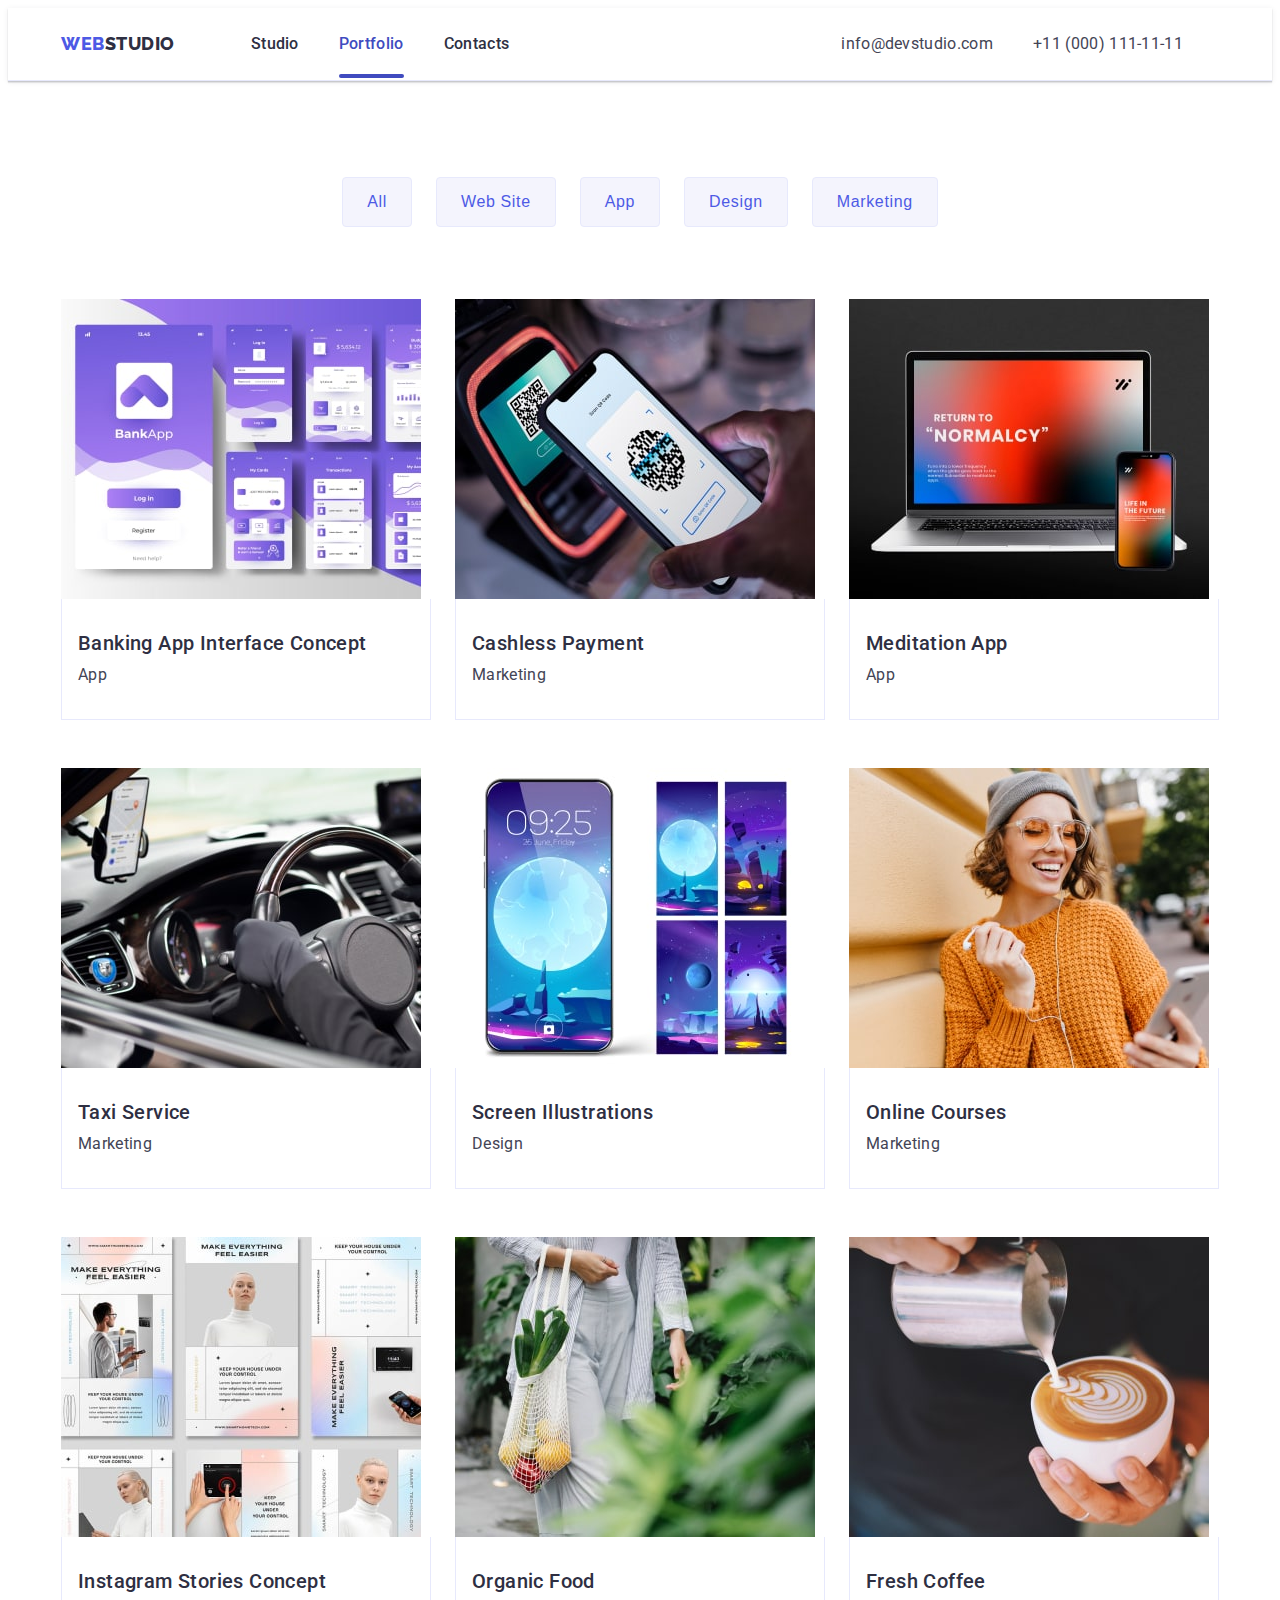
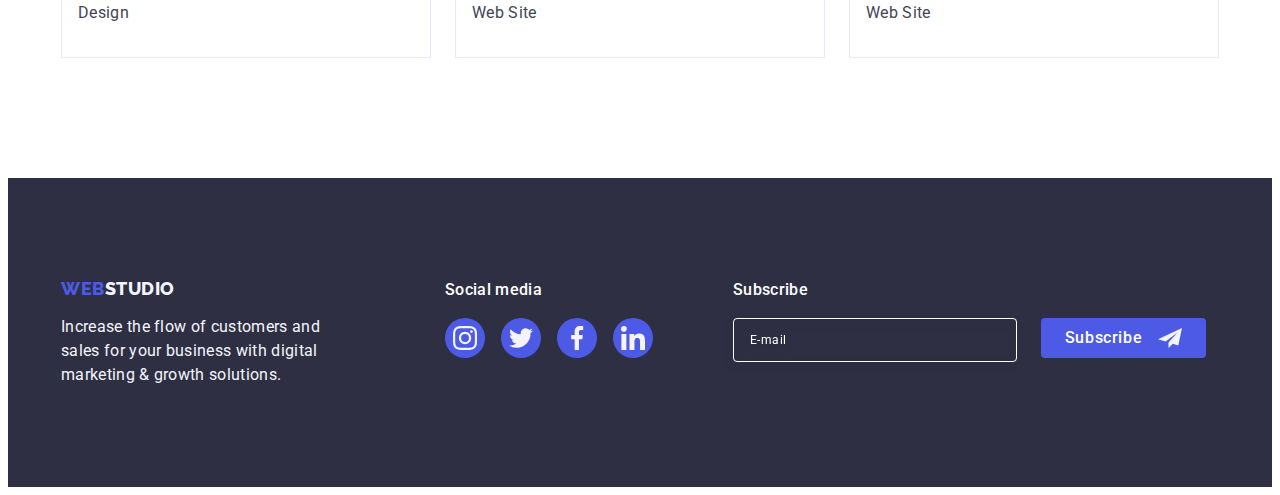
==== portfolio.html @ 48d20a53 "update style.css" ====
<!DOCTYPE html>
<html lang="en">
  <head>
    <meta charset="utf-8" />
    <meta
      name="description"
      content="site of a studio that develops site designs"
    />
    <title>Портфоліо</title>
    <link
      rel="stylesheet"
      href="https://cdnjs.cloudflare.com/ajax/libs/modern-normalize/2.0.0/modern-normalize.min.css"
      integrity="sha512-4xo8blKMVCiXpTaLzQSLSw3KFOVPWhm/TRtuPVc4WG6kUgjH6J03IBuG7JZPkcWMxJ5huwaBpOpnwYElP/m6wg=="
      crossorigin="anonymous"
      referrerpolicy="no-referrer"
    />
    <link rel="preconnect" href="https://fonts.googleapis.com" />
    <link rel="preconnect" href="https://fonts.gstatic.com" crossorigin />
    <link
      href="https://fonts.googleapis.com/css2?family=Raleway:ital,wght@0,400;0,900;1,600;1,800;1,900&family=Roboto:wght@400;500;700&display=swap"
      rel="stylesheet"
    />
    <link rel="stylesheet" href="./css/style.css" />
  </head>
  <body>
    <header class="header">
      <div class="hero-container container">
        <nav class="header-navigation">
          <a href="./index.html" class="header-logo link"
            >Web<span class="header-logo-two">Studio </span></a
          >
          <ul class="header-menu-list list">
            <li class="header-menu-item">
              <a class="header-menu-link link" href="./index.html">Studio</a>
            </li>
            <li class="header-menu-item">
              <a class="header-menu-link link current" href="./portfolio.html"
                >Portfolio</a
              >
            </li>
            <li class="header-menu-item">
              <a class="header-menu-link link" href="">Contacts</a>
            </li>
          </ul>
        </nav>

        <address class="menu-address">
          <ul class="menu-address-list list">
            <li class="menu-address-item">
              <a
                class="menu-address-link link"
                href="mailto:info@devstudio.com"
              >
                info@devstudio.com
              </a>
            </li>
            <li class="menu-address-item">
              <a class="menu-address-link link" href="tel:+110001111111"
                >+11 (000) 111-11-11</a
              >
            </li>
          </ul>
        </address>
      </div>
    </header>

    <main>
      <section class="projects">
        <div class="projects-container container">
          <h1 class="visually-hidden">Lorem ipsum</h1>
          <ul class="projects-menu-list list">
            <li class="projects-menu-item">
              <button class="projects-btn" type="button">All</button>
            </li>
            <li class="projects-menu-item">
              <button class="projects-btn" type="button">Web Site</button>
            </li>
            <li class="projects-menu-item">
              <button class="projects-btn" type="button">App</button>
            </li>
            <li class="projects-menu-item">
              <button class="projects-btn" type="button">Design</button>
            </li>
            <li class="projects-menu-item">
              <button class="projects-btn" type="button">Marketing</button>
            </li>
          </ul>
          <ul class="projects-block-list list">
            <li class="projects-block-item">
              <a href="" class="projects-block-link link">
                <div class="projects-overlay-box">
                  <img src="./images/portf1.jpg" alt="bank app design" />
                  <p class="overlay-box-text">
                    14 Stylish and User-Friendly App Design Concepts · Task
                    Manager App · Calorie Tracker App · Exotic Fruit Ecommerce
                    App · Cloud Storage App
                  </p>
                </div>
                <div class="project-block-container">
                  <h2 class="projects-block-title">
                    Banking App Interface Concept
                  </h2>
                  <p class="projects-block-text">App</p>
                </div>
              </a>
            </li>
            <li class="projects-block-item">
              <a href="" class="projects-block-link link">
                <div class="projects-overlay-box">
                  <img src="./images/portf2.jpg" alt="bank app design" />
                  <p class="overlay-box-text">
                    14 Stylish and User-Friendly App Design Concepts · Task
                    Manager App · Calorie Tracker App · Exotic Fruit Ecommerce
                    App · Cloud Storage App
                  </p>
                </div>
                <div class="project-block-container">
                  <h2 class="projects-block-title">Cashless Payment</h2>
                  <p class="projects-block-text">Marketing</p>
                </div>
              </a>
            </li>
            <li class="projects-block-item">
              <a href="" class="projects-block-link link">
                <div class="projects-overlay-box">
                  <img src="./images/portf3.jpg" alt="bank app design" />
                  <p class="overlay-box-text">
                    14 Stylish and User-Friendly App Design Concepts · Task
                    Manager App · Calorie Tracker App · Exotic Fruit Ecommerce
                    App · Cloud Storage App
                  </p>
                </div>
                <div class="project-block-container">
                  <h2 class="projects-block-title">Meditation App</h2>
                  <p class="projects-block-text">App</p>
                </div>
              </a>
            </li>
            <li class="projects-block-item">
              <a href="" class="projects-block-link link">
                <div class="projects-overlay-box">
                  <img src="./images/portf4.jpg" alt="bank app design" />
                  <p class="overlay-box-text">
                    14 Stylish and User-Friendly App Design Concepts · Task
                    Manager App · Calorie Tracker App · Exotic Fruit Ecommerce
                    App · Cloud Storage App
                  </p>
                </div>
                <div class="project-block-container">
                  <h2 class="projects-block-title">Taxi Service</h2>
                  <p class="projects-block-text">Marketing</p>
                </div>
              </a>
            </li>
            <li class="projects-block-item">
              <a href="" class="projects-block-link link">
                <div class="projects-overlay-box">
                  <img src="./images/portf5.jpg" alt="bank app design" />
                  <p class="overlay-box-text">
                    14 Stylish and User-Friendly App Design Concepts · Task
                    Manager App · Calorie Tracker App · Exotic Fruit Ecommerce
                    App · Cloud Storage App
                  </p>
                </div>
                <div class="project-block-container">
                  <h2 class="projects-block-title">Screen Illustrations</h2>
                  <p class="projects-block-text">Design</p>
                </div>
              </a>
            </li>
            <li class="projects-block-item">
              <a href="" class="projects-block-link link">
                <div class="projects-overlay-box">
                  <img src="./images/portf6.jpg" alt="bank app design" />
                  <p class="overlay-box-text">
                    14 Stylish and User-Friendly App Design Concepts · Task
                    Manager App · Calorie Tracker App · Exotic Fruit Ecommerce
                    App · Cloud Storage App
                  </p>
                </div>
                <div class="project-block-container">
                  <h2 class="projects-block-title">Online Courses</h2>
                  <p class="projects-block-text">Marketing</p>
                </div>
              </a>
            </li>
            <li class="projects-block-item">
              <a href="" class="projects-block-link link">
                <div class="projects-overlay-box">
                  <img src="./images/portf7.jpg" alt="bank app design" />
                  <p class="overlay-box-text">
                    14 Stylish and User-Friendly App Design Concepts · Task
                    Manager App · Calorie Tracker App · Exotic Fruit Ecommerce
                    App · Cloud Storage App
                  </p>
                </div>
                <div class="project-block-container">
                  <h2 class="projects-block-title">
                    Instagram Stories Concept
                  </h2>
                  <p class="projects-block-text">Design</p>
                </div>
              </a>
            </li>
            <li class="projects-block-item">
              <a href="" class="projects-block-link link">
                <div class="projects-overlay-box">
                  <img src="./images/portf8.jpg" alt="bank app design" />
                  <p class="overlay-box-text">
                    14 Stylish and User-Friendly App Design Concepts · Task
                    Manager App · Calorie Tracker App · Exotic Fruit Ecommerce
                    App · Cloud Storage App
                  </p>
                </div>
                <div class="project-block-container">
                  <h2 class="projects-block-title">Organic Food</h2>
                  <p class="projects-block-text">Web Site</p>
                </div>
              </a>
            </li>
            <li class="projects-block-item">
              <a href="" class="projects-block-link link">
                <div class="projects-overlay-box">
                  <img src="./images/portf9.jpg" alt="bank app design" />
                  <p class="overlay-box-text">
                    14 Stylish and User-Friendly App Design Concepts · Task
                    Manager App · Calorie Tracker App · Exotic Fruit Ecommerce
                    App · Cloud Storage App
                  </p>
                </div>
                <div class="project-block-container">
                  <h2 class="projects-block-title">Fresh Coffee</h2>
                  <p class="projects-block-text">Web Site</p>
                </div>
              </a>
            </li>
          </ul>
        </div>
      </section>
    </main>
    <!--Footer-->
    <footer class="footer">
      <div class="footer-container container">
        <div class="footer-logo-container">
          <a href="./index.html" class="footer-logo link"
            >Web<span class="footer-logo-two">Studio </span></a
          >
          <p class="footer-text">
            Increase the flow of customers and sales for your business with
            digital marketing & growth solutions.
          </p>
        </div>
        <div class="footer-socialmedia-container">
          <p class="footer-socialmedia-text">Social media</p>
          <ul class="footer-socialmedia-list list">
            <li class="footer-socialmedia-item">
              <a
                href="https://www.instagram.com/"
                class="footer-socialmedia-link link"
              >
                <svg class="footer-icons" width="24" height="24">
                  <use href="./images/icons.svg#icon-instagram"></use>
                </svg>
              </a>
            </li>
            <li class="footer-socialmedia-item">
              <a
                href="https://twitter.com/"
                class="footer-socialmedia-link link"
              >
                <svg class="footer-icons" width="24" height="24">
                  <use href="./images/icons.svg#icon-twitter"></use>
                </svg>
              </a>
            </li>
            <li class="footer-socialmedia-item">
              <a
                href="https://www.facebook.com/"
                class="footer-socialmedia-link link"
              >
                <svg class="footer-icons" width="24" height="24">
                  <use href="./images/icons.svg#icon-facebook"></use>
                </svg>
              </a>
            </li>
            <li class="footer-socialmedia-item">
              <a
                href="https://www.linkedin.com/"
                class="footer-socialmedia-link link"
              >
                <svg class="footer-icons" width="24" height="24">
                  <use href="./images/icons.svg#icon-linkedin"></use>
                </svg>
              </a>
            </li>
          </ul>
        </div>
        <!---Footer form-->
        <div class="footer-subscribe-container">
          <p class="footer-subscribe-text">Subscribe</p>
          <form class="form-footer">
            <label class="form-label">
              <input
                class="form-footer-input"
                type="email"
                name="email"
                placeholder="E-mail"
              />
            </label>
            <button type="submit" class="footer-subscribe-btn">
              Subscribe
              <svg class="icon-frame" width="24" height="24">
                <use href="./images/icons.svg#icon-frame"></use>
              </svg>
            </button>
          </form>
        </div>
      </div>
    </footer>
  </body>
</html>
---- css/style.css ----
:root {
  --iris-color: #4d5ae5;
  --ocean-color: #404bbf;
  --navyblue-color: #2e2f42;
  --green-color: #31d0aa;
  --slate-color: #434455;
  --light-slate-color: #8e8f99;
  --cornflower-color: #e7e9fc;
  --cloud-color: #f4f4fd;
  --white-color: #ffffff;
  --dairy-color: #fcfcfc;
}
body {
  font-family: "Roboto", sans-serif;
  background-color: #fff;
  color: var(--navyblue-color);
}

.h1,
h2,
h3,
p {
  margin: 0;
}
ul {
  margin: 0;
  padding-left: 0;
}

.link {
  text-decoration: none;
}

.list {
  list-style-type: none;
}
img {
  display: block;
}
.visually-hidden {
  position: absolute;
  width: 1px;
  height: 1px;
  margin: -1px;
  border: 0;
  padding: 0;

  white-space: nowrap;
  clip-path: inset(100%);
  clip: rect(0 0 0 0);
  overflow: hidden;
}
.container {
  min-width: 320px;
  align-items: center;
  margin: 0 auto;
  padding: 0 16px;
}
@media screen and (min-width: 428px) {
  .container {
    width: 428px;
  }
  }
  @media screen and (min-width: 768px) {
  .container {
    width: 768px;
  }
  }
  @media screen and (min-width: 1158px) {
  .container {
    width: 1158px;
  }
  }

/**------------Header------------**/
.header {
  padding: 0 0;
  border-bottom: 1px solid var(--cornflower, #e7e9fc);
  box-shadow: 0px 1px 6px 0px rgba(46, 47, 66, 0.08),
    0px 1px 1px 0px rgba(46, 47, 66, 0.16),
    0px 2px 1px 0px rgba(46, 47, 66, 0.08);
}
.hero {
  padding: 188px 0;
  background-image: linear-gradient(
      rgba(46, 47, 66, 0.7),
      rgba(46, 47, 66, 0.7)
    ),
    url(../images/head-img.jpg);
  background-repeat: no-repeat;
  background-position: center;
  background-size: cover;
  max-width: 1440px;
}
.hero-container {
  display: flex;
}
.header-navigation {
  display: flex;
  align-items: center;
  margin-right: 332px;
  position: relative;
  color: #404bbf;
}

.header-logo {
  color: var(--iris-color);
  font-family: "Raleway";
  font-size: 18px;
  font-weight: 800;
  line-height: 1.17;
  letter-spacing: 0.03em;
  text-transform: uppercase;
  margin-right: 76px;
}

.header-menu-list {
  display: flex;
  gap: 40px;
}
.header-menu-link {
  padding: 24px 0;
  transition: color 250ms cubic-bezier(0.4, 0, 0.2, 1);
}
.header-logo-two {
  color: var(--navyblue-color);
  font-family: "Raleway";
  font-size: 18px;
  font-weight: 800;
  line-height: 1.17;
  letter-spacing: 0.03em;
  text-transform: uppercase;
}

.header-menu-link {
  color: var(--navyblue-color);
  font-size: 16px;
  font-weight: 500;
  line-height: 1.5;
  letter-spacing: 0.02em;
}

.header-menu-link:hover,
.header-menu-link:focus {
  color: var(--ocean-color);
}
.current {
  position: relative;
  color: #404bbf;
}
.current::after {
  content: "";
  display: block;
  width: 100%;
  height: 4px;
  border-radius: 2px;
  background-color: var(--color-ocean);
  position: absolute;
  bottom: -1px;
  left: 0;
  transition: color 250ms cubic-bezier(0.4, 0, 0.2, 1);
  transition: color 250ms cubic-bezier(0.4, 0, 0.2, 1);
  background-color: #404bbf;
}

.header-menu-link:active {
  color: var(--ocean-color);
}

.menu-address {
  display: flex;
}
.menu-address-item {
  padding: 24px 0;
}

.menu-address-list {
  display: flex;
  align-items: center;
  gap: 40px;
}
.menu-address-link:hover,
.menu-address-link:focus,
.menu-address-link:active {
  color: var(--ocean-color);
}
.menu-address-link {
  color: var(--slate-color);
  font-style: normal;
  font-size: 16px;
  line-height: 1.5;
  letter-spacing: 0.02em;
  display: flex;
  gap: 40px;
  transition: color 250ms cubic-bezier(0.4, 0, 0.2, 1);
}

.hero {
  background-color: var(--navyblue-color);
}

.hero-title {
  color: var(--white-color);
  text-align: center;
  font-size: 56px;
  font-weight: 700;
  line-height: 1.07;
  letter-spacing: 0.02em;
  max-width: 496px;
  margin: 0 auto;
}

.hero-btn {
  background-color: var(--iris-color);
  color: var(--white-color);
  display: block;
  min-width: 169px;
  height: 56px;
  border: none;
  border-radius: 4px;
  cursor: pointer;
  margin: 48px auto 0;
  transition: background-color 250ms cubic-bezier(0.4, 0, 0.2, 1);
}

.hero-btn:hover,
.hero-btn:focus {
  background-color: var(--ocean-color);
}

/*----------Advantages----------*/

.advantages-icons {
  background-color: var(--cloud-color);
  display: flex;
  align-items: center;
  justify-content: center;
  height: 112px;
  border-radius: 4px;
  margin-bottom: 8px;
}
@media screen and (max-width:1157px){
  .advantages-icons{
    display: none;
  }
}
  
.advantages {
  padding: 96px 0;
}
.advantages-subtitle {
  color: var(--navyblue-color);
  text-align: center;
  font-size: 36px;
  font-weight: 700;
  line-height: 1.11;
  letter-spacing: 0.02em;
  text-transform: capitalize;
  margin-bottom: 8px;
}

.advantages-list {
     align-content: stretch;
     display: flex;
     flex-direction: column;
     gap: 72px;
}

.advantages-text {
  color: var(--slate-color);
  font-size: 16px;
  font-weight: 500;
  line-height: 1.5;
  letter-spacing: 0.02em;
}

@media screen and (min-width:768px) {
  .advantages-list {
  display: flex;
  flex-direction: row;
  flex-wrap: wrap;
  row-gap: 72px;
  column-gap: 24px;
  }
  .advantages-item {
    width: calc((100% - 24px ) / 2);
  }
}
-----------------
@media  screen and (min-width:1158px) {
  .advantages {
  padding: 120px 0;
 }
  .advantages-icons {
  background-color: var(--cloud-color);
  display: flex;
  align-items: center;
  justify-content: center;
  height: 112px;
  border-radius: 4px;
  margin-bottom: 8px;
  }
  .advantages-list {
    display: flex;
    flex-direction: row;
    flex-wrap: nowrap;
    gap: 24px;
    justify-content: flex-start;
    align-items: flex-start;
   }
 .advantages-subtitle {
  font-size: 20px;
  font-weight: 500;
  line-height: 1.2; 
  letter-spacing: 0.02em;
}
 .advantages-text {
 font-size: 16px;
font-weight: 400;
line-height: 1.5; 
letter-spacing: 0.02em;
}
  .advantages-item {
    width: calc((100% - 72px ) / 4);
  }
  
}




/*--------------Works---------------*/

.works {
  padding: 0 0 120px 0;
}
.works-title {
  color: var(--navyblue-color);
  text-align: center;
  font-size: 36px;
  font-weight: 700;
  line-height: 1.11;
  letter-spacing: 0.02em;
  text-transform: capitalize;
  margin-bottom: 72px;
}
.works-list {
  display: flex;
  gap: 24px;
}

/*----------------Team----------------*/
.social-icons-list,
.social-icons-item,
.social-icons-link {
  display: flex;
}

.social-icons-item {
  width: 40px;
  height: 40px;
  background-color: var(--iris-color);
  border-radius: 50%;
  align-items: center;
  justify-content: center;
}
.social-icons-link:hover,
.social-icons-link:focus {
  background-color: var(--ocean-color);
}

.social-icons-link {
  width: 100%;
  height: 100%;
  background-color: var(--iris-color);
  border-radius: 50%;
  align-items: center;
  justify-content: center;
  transition: background-color 250ms cubic-bezier(0.4, 0, 0.2, 1);
}
.social-icons-list {
  gap: 24px;
  justify-content: center;
}
.icons {
  fill: var(--cloud-color);
}

.team {
  background-color: var(--cloud-color);
  padding: 120px 0;
}

.team-list {
  display: flex;
  gap: 24px;
}
.team-title {
  color: var(--navyblue-color);
  text-align: center;
  font-size: 36px;
  font-weight: 700;
  line-height: 1.11;
  letter-spacing: 0.02em;
  text-transform: capitalize;
  margin-bottom: 72px;
}

.team-item {
  background-color: var(--white-color);
  flex-basis: calc((100% - 3 * 24px) / 4);
  border-radius: 0px 0px 4px 4px;
  box-shadow: 0px 1px 6px rgba(46, 47, 66, 0.08),
    0px 1px 1px rgba(46, 47, 66, 0.16), 0px 2px 1px rgba(46, 47, 66, 0.08);
}

.teammate-card {
  color: var(--navyblue-color);
  text-align: center;
  font-size: 20px;
  font-weight: 500;
  line-height: 1.2;
  letter-spacing: 0.02em;
  margin-bottom: 8px;
}

.teammate-card-text {
  color: var(--slate-color);
  text-align: center;
  font-size: 16px;
  line-height: 1.5;
  letter-spacing: 0.02em;
  padding: 0 0 0 0;
  margin-bottom: 8px;
}
.team-container {
  padding: 32px 0;
}

.customers {
  padding-top: 120px;
  padding-bottom: 120px;
}
.customers-title {
  color: var(--navyblue-color);
  text-align: center;
  font-size: 36px;
  font-weight: 700;
  line-height: 1.11;
  letter-spacing: 0.02em;
  text-transform: capitalize;
  margin-bottom: 72px;
}
.customers-list {
  display: flex;
  gap: 24px;
}
.customers-item {
  display: flex;
  width: calc((100% - 120px) / 6);
  height: 88px;
}
.customers-link {
  width: 100%;
  height: 100%;
  border: 1px solid var(--light-slate-color);
  border-radius: 4px;
  display: flex;
  align-items: center;
  justify-content: center;
  color: var(--light-slate-color);
  transition: border-color 250ms cubic-bezier(0.4, 0, 0.2, 1),
    color 250ms cubic-bezier(0.4, 0, 0.2, 1);
}

.customers-icons {
  fill: currentColor;
}
.customers-link:hover,
.customers-link:focus {
  color: var(--ocean-color);
  border-color: var(--ocean-color);
}
/*-------------Footer-----------------*/

.footer {
  background-color: var(--navyblue-color);
  padding: 100px 0;
}
.footer-container {
  display: flex;
  align-items: baseline;
}

.footer-logo {
  color: var(--iris-color);
  font-size: 18px;
  font-family: "Raleway";
  font-weight: 800;
  line-height: 1.17;
  letter-spacing: 0.03em;
  text-transform: uppercase;
  display: inline-block;
  margin-bottom: 16px;
}
.footer-logo-container {
  margin-right: 120px;
}
.footer-logo-two {
  color: var(--cloud-color);
  font-size: 18px;
  font-weight: 800;
  line-height: 1.17;
  letter-spacing: 0.03em;
  text-transform: uppercase;
}

.footer-text {
  color: var(--cloud-color);
  font-size: 16px;
  line-height: 1.5;
  letter-spacing: 0.02em;
  max-width: 264px;
}
.footer-socialmedia-text {
  color: var(--white-color);
  font-family: "Roboto";
  font-size: 16px;
  font-weight: 500;
  line-height: 1.5;
  letter-spacing: 0.02em;
  margin-bottom: 16px;
}

.footer-socialmedia-list,
.footer-socialmedia-item,
.footer-socialmedia-link {
  display: flex;
}

.footer-socialmedia-item {
  width: 40px;
  height: 40px;
}
.footer-socialmedia-link {
  width: 100%;
  height: 100%;
  background-color: var(--iris-color);
  border-radius: 50%;
  transition: background-color 250ms cubic-bezier(0.4, 0, 0.2, 1);
  align-items: center;
  justify-content: center;
}
.footer-socialmedia-link:hover,
.footer-socialmedia-link:focus {
  background-color: var(--green-color);
}

.footer-socialmedia-list {
  gap: 16px;
  justify-content: center;
}
.footer-icons {
  fill: var(--cloud-color);
}
/*---------Footer Form------------*/

.form-footer{
  display: flex;
  gap: 24px;
}

.footer-subscribe-text{
  color: var(--white-color);
font-family: 'Roboto';
font-size: 16px;
font-weight: 500;
line-height: 1.5;
letter-spacing: 0.02em;
margin-bottom: 16px;
}
.icon-frame{ 
  fill: var(--cloud-color);
   margin-left: 16px; 
}
.footer-subscribe-container{
  display: flex;
  flex-direction: column;
  margin-left: 80px;
}

.form-subscribe-container {
  display: flex;
  gap: 24px;
}

.form-footer-input{
width: 264px;
height: 40px;
font-family: 'Roboto';
background-color: transparent;
border-radius: 4px;
color: #ffffff;
border: 1px solid #ffffff;
font-size: 12px; 
line-height: 1.5; 
letter-spacing: 0.04em; 
padding-left: 16px; 
filter: drop-shadow(0px 4px 4px rgba(0, 0, 0, 0.15));
}

.form-footer-input::placeholder {
color: #ffffff;;
}

.footer-subscribe-btn {
min-width: 165px;
height: 40px;
color: var(--white-color);
font-family: "Roboto", sans-serif;
font-size: 16px;
font-weight: 500;
line-height: 1.5; 
letter-spacing: 0.04em;
background-color: var(--iris-color);
border-radius: 4px;
display: flex;
justify-content: center;
align-items: center;
border: 0;
cursor: pointer;
}





/*-----------Modal window---------*/
.backdrop {
  position: fixed;
  top: 0;
  left: 0;
  width: 100%;
  height: 100%;
  background-color: rgba(46, 47, 66, 0.4);
  transition: opacity 250ms cubic-bezier(0.4, 0, 0.2, 1),
    visibility 250ms cubic-bezier(0.4, 0, 0.2, 1);
}
.is-hidden {
  opacity: 0;
  visibility: hidden;
  pointer-events: none;
}
.modal-div {
  position: absolute;
   padding: 72px 24px 24px 24px;
  top: 50%;
  left: 50%;
  transform: translate(-50%, -50%) scale(1);
  width: 408px;
  min-height: 584px;
  background: #fcfcfc;
  box-shadow: 0px 1px 1px rgba(0, 0, 0, 0.14), 0px 1px 3px rgba(0, 0, 0, 0.12),
    0px 2px 1px rgba(0, 0, 0, 0.2);
  border-radius: 4px;
  transition: transform 250ms cubic-bezier(0.4, 0, 0.2, 1);
}
.modal-close-bt {
  display: flex;
  position: absolute;
  top: 24px;
  font-family: "Roboto", sans-serif;
  right: 24px;
  width: 24px;
  height: 24px;
  border-radius: 50%;
  align-items: center;
  justify-content: center;
  background-color: #e7e9fc;
  border: 1px solid rgba(0, 0, 0, 0.1);
  padding: 0;
  cursor: pointer;
  transition: background-color 250ms cubic-bezier(0.4, 0, 0.2, 1),
    border 250ms cubic-bezier(0.4, 0, 0.2, 1);
}

.modal-icon {
  transition: fill 250ms cubic-bezier(0.4, 0, 0.2, 1);
}
.modal-close-bt:hover,
.modal-close-bt:focus {
  fill: #ffffff;
  background-color: #404bbf;
  border: none;
}


/*---------------------Form-------------------*/


.modal-title {
  color: var(--navyblue-color);
text-align: center;
font-size: 16px;
font-weight: 500;
line-height: 1.5; 
letter-spacing: 0.02em;
margin-bottom: 16px;
}  
.modal-form-container{
  margin-bottom: 8px;
 }

.modal-label{
font-size: 12px;
line-height: 1.17;
letter-spacing: 0.04em; 
color: var(--light-slate-color);
display: block;
margin-bottom: 4px;
}
 .modal-icon-wrapper{
position: relative;
 }

.modal-input {
border-radius: 4px;
border: 1px solid rgba(46, 47, 66, 0.4);
background-color: transparent;
width: 100%;
height: 40px;
padding-left: 38px;
outline: transparent;
transition: border-color 250ms cubic-bezier(0.4, 0, 0.2, 1); 
}

.modal-input:focus {
border-color: #4D5AE5;
}

.form-icon{
    position: absolute;
    left: 16px;
    top: 50%;
     transform: translateY(-50%);
     transition: fill 250ms cubic-bezier(0.4, 0, 0.2, 1); 
}
.modal-input:focus +.form-icon {
  fill: #4D5AE5; 
}
.form-comment-container {
  margin-bottom: 16px;
}

/*-----------Comment part-------*/

.modal-form-text{
color: rgba(46, 47, 66, 0.4);
font-family: 'Roboto';
font-size: 12px;
font-weight: 400;
line-height: 1.17; 
letter-spacing: 0.04em;
width: 100%;
height: 120px;
border-radius: 4px;
border: 1px solid var(--navyblue-modal, rgba(46, 47, 66, 0.40));
padding: 8px 16px;
background-color: transparent;
outline: transparent;
resize: none;
transition: border-color 250ms cubic-bezier(0.4, 0, 0.2, 1);
}

.modal-form-text:focus{
border-color: #4D5AE5;}

.form-modal-checkbox {
  margin-bottom: 24px;
}

.modal-label-checkbox{
  font-size: 12px;
  line-height: 1.17;
   letter-spacing: 0.04em;
   color: var(--light-slate-color);
}
.modal-checkbox{
  width: 16px;
  height: 16px;
  border: 1px solid rgba(46, 47, 66, 0.4);
  border-radius: 2px;
  transition: background-color 250ms cubic-bezier(0.4, 0, 0.2, 1), border 250ms cubic-bezier(0.4, 0, 0.2, 1), fill 250ms cubic-bezier(0.4, 0, 0.2, 1);
  display: inline-flex;
   align-items: center;
justify-content: center;
fill: transparent;
  }

.checkbox-input:checked + .modal-label-checkbox .modal-checkbox{
background-color: var(--ocean-color);
border: none;
fill: var(--cloud-color);
  }

  .privacypolicy-link{
    color: var(--iris-color);
      }

.submit-btn {
  display: block;
  min-width: 169px;
  height: 56px;
  font-family: "Roboto", sans-serif;
  font-size: 16px;
  font-weight: 500;
  line-height: 1.5;
  letter-spacing: 0.04em;
  color: #ffffff;
  cursor: pointer;
  background-color: #4D5AE5;
  border: none;
  border-radius: 4px; 
  transition: background-color 250ms cubic-bezier(0.4, 0, 0.2, 1); 
margin: 0 auto;
}

.footer-subscribe-btn:hover,
.footer-subscribe-btn:focus {
   background-color: #404bbf;
}
.submit-btn:hover,
.submit-btn:focus {
  background-color: #404bbf;
}

/*-------------Page Portfolio---------------*/

.projects-btn {
  background-color: var(--cloud-color);
  color: var(--iris-color);
  text-align: center;
  font-size: 16px;
  font-weight: 500;
  line-height: 1.5;
  letter-spacing: 0.04em;
  padding: 12px 24px;
  border: 1px solid var(--cornflower-color);
  border-radius: 4px;
  transition: color 250ms cubic-bezier(0.4, 0, 0.2, 1),
    background-color 250ms cubic-bezier(0.4, 0, 0.2, 1),
    border-color 250ms cubic-bezier(0.4, 0, 0.2, 1),
    box-shadow 250ms cubic-bezier(0.4, 0, 0.2, 1);
}

.projects-btn:hover,
.projects-btn:focus,
.projects-btn:active {
  background-color: var(--ocean-color);
  color: var(--white-color);
  border: 1px solid transparent;
  box-shadow: 0px 3px 1px rgba(0, 0, 0, 0.1), 0px 2px 1px rgba(0, 0, 0, 0.08),
    0px 2px 2px rgba(0, 0, 0, 0.12);
}

.projects-block-title {
  color: var(--navyblue-color);
  font-size: 20px;
  font-weight: 500;
  line-height: 1.2;
  letter-spacing: 0.02em;
  margin-bottom: 8px;
}

.projects-block-text {
  color: var(--slate-color);
  font-size: 16px;
  line-height: 1.5;
  letter-spacing: 0.02em;
  padding: 0;
}
.projects {
  padding-top: 96px;
  padding-bottom: 120px;
}
.projects-menu-list {
  display: flex;
  justify-content: center;
  gap: 24px;
  margin-bottom: 72px;
}
.projects-menu-item {
  transition: color 250ms cubic-bezier(0.4, 0, 0.2, 1),
  background-color: 250ms cubic-bezier(0.4, 0, 0.2, 1),
  border-color: 250ms cubic-bezier(0.4, 0, 0.2, 1),
  box-shadow: 250ms cubic-bezier(0.4, 0, 0.2, 1),
  transition: box-shadow 250ms cubic-bezier(0.4, 0, 0.2, 1);
}
.projects-block-list {
  display: flex;
  flex-wrap: wrap;
  column-gap: 24px;
  row-gap: 48px;
}
.projects-block-item {
  width: calc((100% - 48px) / 3);
  transition: box-shadow 250ms cubic-bezier(0.4, 0, 0.2, 1); 
}
.project-block-container {
  padding: 32px 16px;
  border: 1px solid var(--cornflower-color);
  border-top: none;
  margin-bottom: 0;
}
.projects-block-link {
  display: block;
  transition: box-shadow 250ms cubic-bezier(0.4, 0, 0.2, 1);
}
.projects-block-link:hover,
.projects-block-link:focus {
  box-shadow: 0px 1px 6px rgba(46, 47, 66, 0.08),
    0px 1px 1px rgba(46, 47, 66, 0.16), 0px 2px 1px rgba(46, 47, 66, 0.08);
  transform: translateY(0%);
}
.projects-overlay-box {
  position: relative;
  overflow: hidden;
}
.overlay-box-text {
  position: absolute;
  top: 0;
  font-size: 16px;
  line-height: 1.5;
  letter-spacing: 0.02em;
  color: var(--cloud-color);
  padding: 40px 32px;
  background-color: #4d5ae5;
  height: 100%;
  width: 100%;
  transform: translateY(100%);
  transition: transform 250ms cubic-bezier(0.4, 0, 0.2, 1);
}
.projects-block-link:hover .overlay-box-text,
.projects-block-link:focus .overlay-box-text {
  transform: translateY(0%);
}
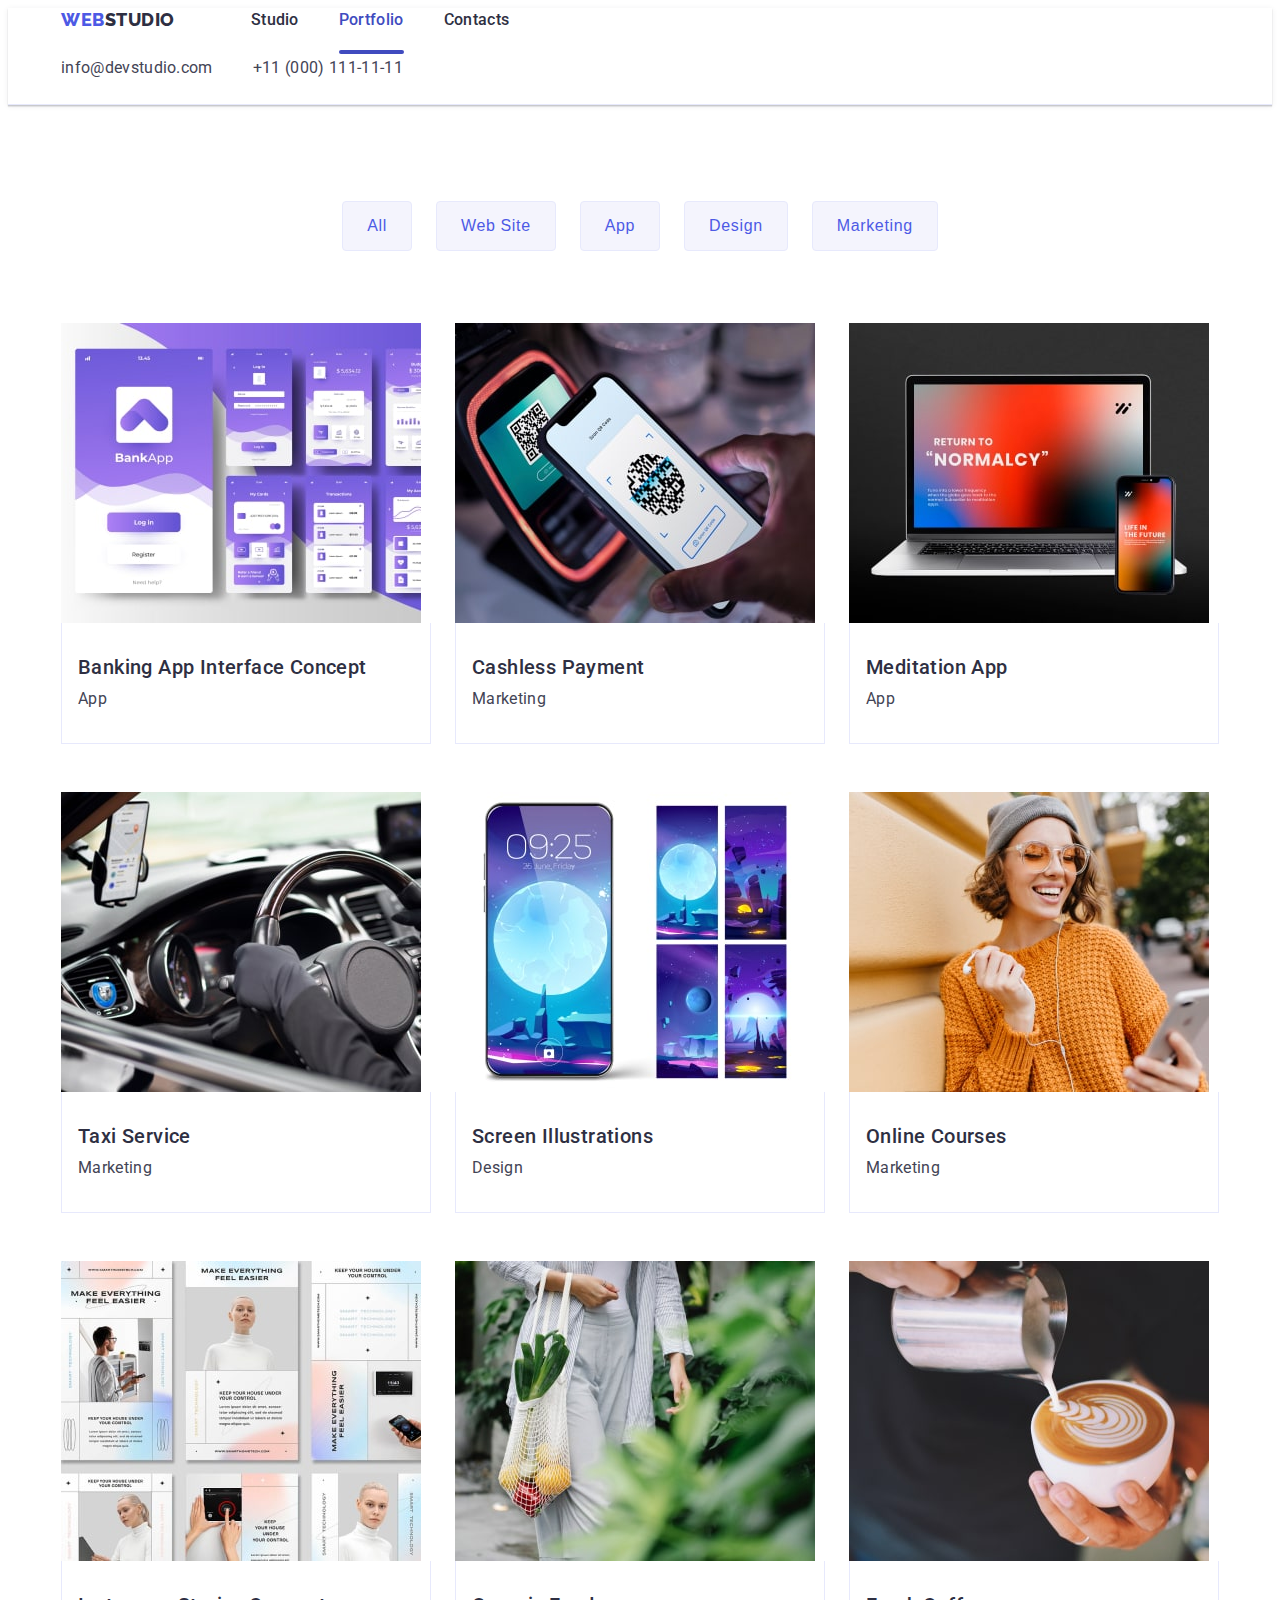
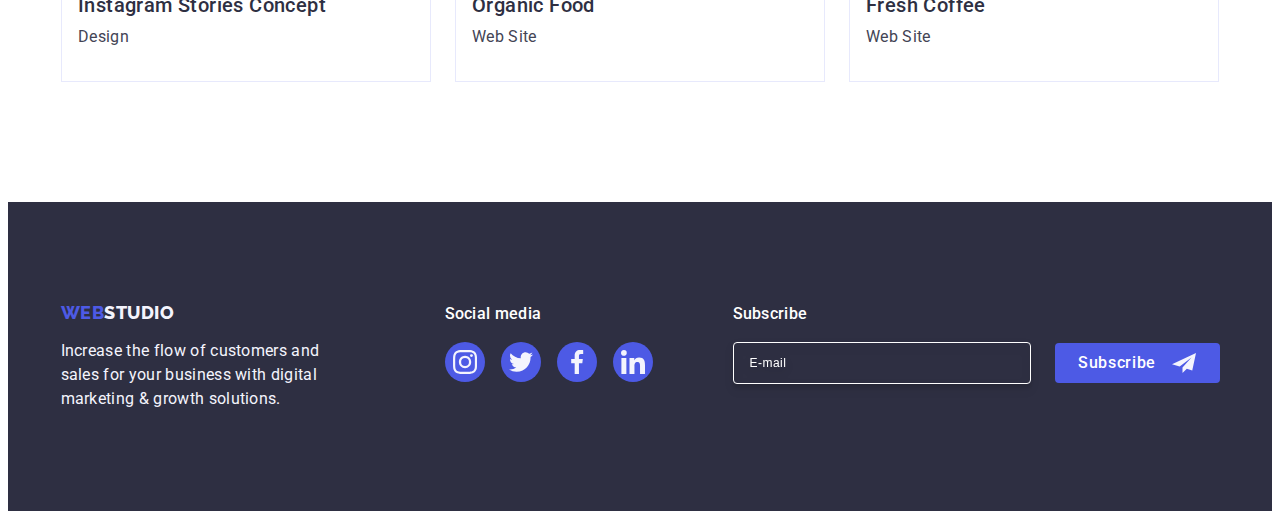
==== commit d926dde9: "update index.html" ====
--- a/portfolio.html
+++ b/portfolio.html
@@ -6,6 +6,7 @@
       name="description"
       content="site of a studio that develops site designs"
     />
+    <meta name="viewport" content="width=device-width, initial-scale=1" />
     <title>Портфоліо</title>
     <link
       rel="stylesheet"
--- a/css/style.css
+++ b/css/style.css
@@ -35,7 +35,9 @@
   list-style-type: none;
 }
 img {
-  display: block;
+    display: block;
+    max-width: 100%;
+    height: auto;
 }
 .visually-hidden {
   position: absolute;
@@ -58,62 +60,63 @@
 }
 @media screen and (min-width: 428px) {
   .container {
-    width: 428px;
+    max-width: 428px;
   }
   }
   @media screen and (min-width: 768px) {
   .container {
-    width: 768px;
+    max-width: 768px;
   }
   }
   @media screen and (min-width: 1158px) {
   .container {
-    width: 1158px;
+    max-width: 1158px;
+    padding: 0  15px;
+  
   }
   }
 
 /**------------Header------------**/
 .header {
-  padding: 0 0;
+ 
+  
   border-bottom: 1px solid var(--cornflower, #e7e9fc);
   box-shadow: 0px 1px 6px 0px rgba(46, 47, 66, 0.08),
     0px 1px 1px 0px rgba(46, 47, 66, 0.16),
     0px 2px 1px 0px rgba(46, 47, 66, 0.08);
 }
-.hero {
-  padding: 188px 0;
-  background-image: linear-gradient(
-      rgba(46, 47, 66, 0.7),
-      rgba(46, 47, 66, 0.7)
-    ),
-    url(../images/head-img.jpg);
-  background-repeat: no-repeat;
-  background-position: center;
-  background-size: cover;
-  max-width: 1440px;
-}
-.hero-container {
-  display: flex;
-}
-.header-navigation {
-  display: flex;
-  align-items: center;
-  margin-right: 332px;
-  position: relative;
-  color: #404bbf;
-}
-
-.header-logo {
-  color: var(--iris-color);
-  font-family: "Raleway";
-  font-size: 18px;
-  font-weight: 800;
-  line-height: 1.17;
-  letter-spacing: 0.03em;
-  text-transform: uppercase;
-  margin-right: 76px;
-}
-
+.header-container {
+  display: flex;
+  justify-content: space-between;
+}
+.header-menu-list, .menu-address {
+  display: none;
+}
+.menu-open-icon {
+ 
+  fill: var(--navyblue-color);
+  stroke: var(--navyblue-color);
+}
+
+.menu-open-btn {
+  display: flex;
+    align-items: center;
+    justify-content: center;
+    padding: 0;
+    background-color: transparent;
+    cursor: pointer;
+    border: none;
+    border-radius: 50%;
+    outline: none;
+}
+ 
+
+@media screen and (min-width: 768px) {
+  .header-navigation {
+  display: flex;
+  align-items: center;
+    color: #404bbf;
+}
 .header-menu-list {
   display: flex;
   gap: 40px;
@@ -122,16 +125,6 @@
   padding: 24px 0;
   transition: color 250ms cubic-bezier(0.4, 0, 0.2, 1);
 }
-.header-logo-two {
-  color: var(--navyblue-color);
-  font-family: "Raleway";
-  font-size: 18px;
-  font-weight: 800;
-  line-height: 1.17;
-  letter-spacing: 0.03em;
-  text-transform: uppercase;
-}
-
 .header-menu-link {
   color: var(--navyblue-color);
   font-size: 16px;
@@ -139,11 +132,33 @@
   line-height: 1.5;
   letter-spacing: 0.02em;
 }
-
-.header-menu-link:hover,
-.header-menu-link:focus {
-  color: var(--ocean-color);
-}
+.menu-address {
+ display: flex;
+}
+.menu-address-item {
+  padding: 0 0;
+}
+
+.menu-address-list {
+  display: flex;
+  flex-wrap: wrap;
+  width: 119px;
+  gap: 12px;
+  padding-top: 16px;
+  padding-bottom: 16px;
+ }
+
+.menu-address-link {
+  color: var(--slate-color);
+  font-style: normal;
+  font-size: 12px;
+  line-height: 1.17;
+  letter-spacing: 0.04em;
+  display: flex;
+  gap: 40px;
+  transition: color 250ms cubic-bezier(0.4, 0, 0.2, 1);
+}
+
 .current {
   position: relative;
   color: #404bbf;
@@ -162,53 +177,318 @@
   transition: color 250ms cubic-bezier(0.4, 0, 0.2, 1);
   background-color: #404bbf;
 }
-
+}
+
+@media screen  and (min-width: 1158px){
+ 
+  .menu-address-list {
+  display: flex;
+  flex-wrap: nowrap;
+  align-items: center;
+  gap: 40px;
+  padding-top: 0;
+  padding-bottom: 0;
+  width: 100%;
+}
+  
+  .menu-address-link {
+  font-size: 16px;
+  line-height: 1.5;
+  flex-wrap: nowrap;
+  letter-spacing: 0.02em;
+  display: flex;
+  gap: 40px;
+  }
+
+  .menu-address-item {
+  padding: 24px 0;
+}
+}
+
+
+
+
+.header-logo {
+  color: var(--iris-color);
+  font-family: "Raleway";
+  font-size: 18px;
+  font-weight: 800;
+  line-height: 1.17;
+  letter-spacing: 0.03em;
+  text-transform: uppercase;
+  margin-right: 76px;
+}
+
+
+
+.header-logo-two {
+  color: var(--navyblue-color);
+  font-family: "Raleway";
+  font-size: 18px;
+  font-weight: 800;
+  line-height: 1.17;
+  letter-spacing: 0.03em;
+  text-transform: uppercase;
+}
+
+/*-------Mobile menu--------*/
+
+@media screen and (min-width: 768px) {
+  .mobile-menu-open {
+    display: none;
+  }
+}
+
+.mobile-menu-open {
+  padding: 24px 0;
+  line-height: 0;
+  background-color: var(--white-color);
+  border: none;
+  margin-left: auto;
+}
+
+.mobile-menu-open-icon {
+  fill: var(--slate-color);
+  stroke: var(--navyblue-color);
+}
+
+.mobile-menu-container {
+  position: fixed;
+  top: 0;
+  left: 0;
+  width: 100%;
+  height: 100%;
+  background-color: var(--white-color);
+  z-index: 5;
+  transform: translateX(100%);
+  transition: transform 250ms cubic-bezier(0.4, 0, 0.2, 1);
+}
+
+.mobile-menu-container.is-open {
+  visibility: visible;
+  pointer-events: auto;
+  transform: translateX(0);
+}
+
+@media screen and (max-width: 767px) {
+  .mobile-menu-wrapper {
+    max-width: 428px;
+  }
+}
+
+.mobile-menu-wrapper {
+  position: relative;
+  height: 100%;
+  display: flex;
+  flex-direction: column;
+  padding: 80px 40px 40px 40px;
+  margin-left: auto;
+  margin-right: auto;
+  overflow: auto;
+}
+
+.mobile-menu-close {
+  position: absolute;
+  top: 24px;
+  right: 24px;
+  width: 24px;
+  height: 24px;
+  border-radius: 50%;
+  display: flex;
+  align-items: center;
+  justify-content: center;
+  padding: 0;
+  background: transparent;
+  border: 1px solid rgba(0, 0, 0, 0.1);
+  cursor: pointer;
+  transition: background-color 250ms cubic-bezier(0.4, 0, 0.2, 1),
+    border 250ms cubic-bezier(0.4, 0, 0.2, 1);
+}
+
+.mobile-menu-close:hover,
+.mobile-menu-close:focus {
+  background-color: var(--ocean-color);
+  border: none;
+  fill: var(--white-color);
+}
+
+.mobile-menu-close-icon {
+  transition: fill 250ms cubic-bezier(0.4, 0, 0.2, 1);
+}
+
+.mobile-menu-item:not(:last-child) {
+  margin-bottom: 40px;
+}
+
+.mobile-menu-nav {
+  font-weight: 700;
+  font-size: 36px;
+  line-height: 1.11;
+  letter-spacing: 0.02em;
+  color: var(--slate-color);
+  transition: color 250ms cubic-bezier(0.4, 0, 0.2, 1);
+}
+
+.mobile-menu-nav:hover,
+.mobile-menu-nav:focus {
+  color: var(--ocean-color);
+}
+
+.mobile-menu-nav.current {
+  color: var(--ocean-color);
+}
+
+.mobile-menu-contacts {
+  margin-top: auto;
+  margin-bottom: 40px;
+}
+
+.mobile-menu-contacts-item:last-child {
+  margin-top: 40px;
+}
+
+.mobile-menu-contacts-tel {
+  font-style: normal;
+  font-weight: 700;
+  font-size: 32px;
+  line-height: 1.11;
+  letter-spacing: 0.02em;
+  text-transform: capitalize;
+  color: var(--iris-color);
+}
+
+.mobile-menu-contacts-mail {
+  font-style: normal;
+  font-weight: 500;
+  font-size: 20px;
+  line-height: 1.2;
+  letter-spacing: 0.02em;
+  color: var(--slate-color);
+}
+
+.mobile-menu-social-list {
+  display: flex;
+  justify-content: start;
+  gap: 56px;
+}
+
+.mobile-menu-social-item {
+  width: 40px;
+  height: 40px;
+}
+
+.mobile-menu-social-icon {
+  fill: var(--cloud-color);
+}
+
+.mobile-menu-social-link {
+  width: 100%;
+  height: 100%;
+  background-color: var(--iris-color);
+  border-radius: 50%;
+  display: flex;
+  justify-content: center;
+  align-items: center;
+  transition: background-color 250ms cubic-bezier(0.4, 0, 0.2, 1);
+}
+
+.mobile-menu-social-link:focus {
+  background-color: var(--ocean-color);
+}
+
+@media screen and (max-width: 427px) {
+  .mobile-menu-social-list {
+    gap: calc((100% - 160px) / 4);
+  }
+
+  .mobile-menu-contacts-tel {
+    font-size: 24px;
+  }
+}
+
+
+
+.header-menu-link:hover,
+.header-menu-link:focus {
+  color: var(--ocean-color);
+}
+/*
+.current {
+  position: relative;
+  color: #404bbf;
+}
+.current::after {
+  content: "";
+  display: block;
+  width: 100%;
+  height: 4px;
+  border-radius: 2px;
+  background-color: var(--color-ocean);
+  position: absolute;
+  bottom: -1px;
+  left: 0;
+  transition: color 250ms cubic-bezier(0.4, 0, 0.2, 1);
+  transition: color 250ms cubic-bezier(0.4, 0, 0.2, 1);
+  background-color: #404bbf;
+}
+*/
 .header-menu-link:active {
   color: var(--ocean-color);
 }
 
-.menu-address {
-  display: flex;
-}
-.menu-address-item {
-  padding: 24px 0;
-}
-
-.menu-address-list {
-  display: flex;
-  align-items: center;
-  gap: 40px;
-}
+
 .menu-address-link:hover,
 .menu-address-link:focus,
 .menu-address-link:active {
   color: var(--ocean-color);
 }
-.menu-address-link {
-  color: var(--slate-color);
-  font-style: normal;
-  font-size: 16px;
-  line-height: 1.5;
-  letter-spacing: 0.02em;
-  display: flex;
-  gap: 40px;
-  transition: color 250ms cubic-bezier(0.4, 0, 0.2, 1);
-}
-
+
+/*------- Section 1 -------*/ 
 .hero {
   background-color: var(--navyblue-color);
-}
-
+   color: var(--white-color);
+   padding-top: 112px;
+   padding-bottom: 112px;
+  background-image: linear-gradient( rgba(46, 47, 66, 0.7), rgba(46, 47, 66, 0.7) ), url(../images/picture-1x/hero-1x-mobile.jpg);
+  background-repeat: no-repeat;
+  background-position: center;
+  background-size: cover;
+  max-width: 428px;
+  margin: 0 auto;
+}
+
+@media (min-device-pixel-ratio: 2),
+  (min-resolution: 192dpi),
+  (min-resolution: 2dppx) {
+  .hero {
+    background-image: linear-gradient(
+        rgba(46, 47, 66, 0.7),
+        rgba(46, 47, 66, 0.7)
+      ),
+      url(../images/picture-2x/hero-2x-mobile.jpg);
+  }
+}
 .hero-title {
   color: var(--white-color);
   text-align: center;
-  font-size: 56px;
+  font-size: 36px;
   font-weight: 700;
-  line-height: 1.07;
+  line-height: 1.11;
   letter-spacing: 0.02em;
   max-width: 496px;
+  text-transform: capitalize;
+  max-width: 320px;
+  align-items: center;
   margin: 0 auto;
-}
+  }
+
+  .hero-text-btn {
+font-family: 'Roboto';
+font-size: 16px;
+font-weight: 500;
+line-height: 1.5; 
+letter-spacing: 0.04em;
+  }
 
 .hero-btn {
   background-color: var(--iris-color);
@@ -219,7 +499,7 @@
   border: none;
   border-radius: 4px;
   cursor: pointer;
-  margin: 48px auto 0;
+  margin: 72px auto ;
   transition: background-color 250ms cubic-bezier(0.4, 0, 0.2, 1);
 }
 
@@ -227,6 +507,60 @@
 .hero-btn:focus {
   background-color: var(--ocean-color);
 }
+
+@media screen and (min-width: 768px) { 
+  
+  .hero {
+    padding-top: 188px;
+    padding-bottom: 188px;
+    max-width: 768px;
+   background-image: linear-gradient( rgba(46, 47, 66, 0.7), rgba(46, 47, 66, 0.7) ), url(../images/picture-1x/hero-1x-tablet.jpg);
+  }
+  @media (min-device-pixel-ratio: 2),
+  (min-resolution: 192dpi),
+  (min-resolution: 2dppx) {
+  .hero {
+    background-image: linear-gradient(
+        rgba(46, 47, 66, 0.7),
+        rgba(46, 47, 66, 0.7)
+      ),
+      url(../images/picture-2x/hero-2x-tablet.jpg);
+  }
+}
+
+  .hero-title {
+    font-size: 56px;
+    line-height: 1.07;
+    max-width: 496px;
+    
+  }
+  .hero-btn {
+  margin: 36px auto;
+  }
+  }
+
+@media screen  and (min-width: 1158px) {
+ .hero {
+    max-width: 1158px;
+   background-image: linear-gradient( rgba(46, 47, 66, 0.7), rgba(46, 47, 66, 0.7) ), url(../images/picture-1x/hero-1x-desktop.jpg);
+  }
+  
+  @media (min-device-pixel-ratio: 2),
+  (min-resolution: 192dpi),
+  (min-resolution: 2dppx) {
+  .hero {
+    background-image: linear-gradient(
+        rgba(46, 47, 66, 0.7),
+        rgba(46, 47, 66, 0.7)
+      ),
+      url(../images/picture-2x/hero-2x-desktop.jpg);
+  }
+}
+  .hero-btn  {
+    margin: 48px auto;
+  }
+  }
+
 
 /*----------Advantages----------*/
 
@@ -286,7 +620,7 @@
     width: calc((100% - 24px ) / 2);
   }
 }
------------------
+
 @media  screen and (min-width:1158px) {
   .advantages {
   padding: 120px 0;
@@ -332,6 +666,7 @@
 /*--------------Works---------------*/
 
 .works {
+  display:none;
   padding: 0 0 120px 0;
 }
 .works-title {
@@ -348,12 +683,20 @@
   display: flex;
   gap: 24px;
 }
+@media  screen and (min-width:1158px) {
+  .works {
+    display: block;
+  }
+}
 
 /*----------------Team----------------*/
+
 .social-icons-list,
 .social-icons-item,
 .social-icons-link {
   display: flex;
+  justify-content: center;
+  align-items: center;
 }
 
 .social-icons-item {
@@ -364,6 +707,7 @@
   align-items: center;
   justify-content: center;
 }
+
 .social-icons-link:hover,
 .social-icons-link:focus {
   background-color: var(--ocean-color);
@@ -378,10 +722,13 @@
   justify-content: center;
   transition: background-color 250ms cubic-bezier(0.4, 0, 0.2, 1);
 }
+
 .social-icons-list {
+  display: flex;
   gap: 24px;
   justify-content: center;
 }
+
 .icons {
   fill: var(--cloud-color);
 }
@@ -393,7 +740,9 @@
 
 .team-list {
   display: flex;
-  gap: 24px;
+  flex-direction: column;
+  gap: 72px;
+  align-items: center;
 }
 .team-title {
   color: var(--navyblue-color);
@@ -408,7 +757,7 @@
 
 .team-item {
   background-color: var(--white-color);
-  flex-basis: calc((100% - 3 * 24px) / 4);
+
   border-radius: 0px 0px 4px 4px;
   box-shadow: 0px 1px 6px rgba(46, 47, 66, 0.08),
     0px 1px 1px rgba(46, 47, 66, 0.16), 0px 2px 1px rgba(46, 47, 66, 0.08);
@@ -433,13 +782,50 @@
   padding: 0 0 0 0;
   margin-bottom: 8px;
 }
+
 .team-container {
   padding: 32px 0;
-}
+  display: flex;
+  flex-direction: column;
+  justify-content: center;
+  align-items: center;
+}
+
+@media screen and (min-width: 768px) {
+  
+  .team-container {
+    width: 100%;
+    max-width: 768px;
+    padding: 32px 0px;
+  flex-direction: column;
+  flex-wrap: wrap;
+  justify-content: center;
+  align-items: center;
+}
+  
+  .team-list {
+    flex-direction: row;
+    justify-content: center;
+    flex-wrap: wrap;
+    row-gap: 64px;
+    column-gap: 24px;
+  }
+   
+  .team-item {
+    max-width: calc((100% - 24px) / 2);
+  }
+  }
+
+@media screen and (min-width: 1158px) {
+  .team-item {
+    width: calc((100% - 72px ) / 4);
+  }
+}
+/*------------Section 5-------------*/
 
 .customers {
-  padding-top: 120px;
-  padding-bottom: 120px;
+  padding-top: 96px;
+  padding-bottom: 96px;
 }
 .customers-title {
   color: var(--navyblue-color);
@@ -452,14 +838,19 @@
   margin-bottom: 72px;
 }
 .customers-list {
-  display: flex;
-  gap: 24px;
-}
+   display: flex;
+  flex-direction: row;
+  flex-wrap: wrap;
+  align-items: center;
+  justify-content: center;
+  column-gap: 16px;
+  row-gap: 72px;
+ }
 .customers-item {
   display: flex;
-  width: calc((100% - 120px) / 6);
+  width: calc((100% - 16px) / 2);
   height: 88px;
-}
+  }
 .customers-link {
   width: 100%;
   height: 100%;
@@ -481,15 +872,40 @@
   color: var(--ocean-color);
   border-color: var(--ocean-color);
 }
+
+@media screen and (min-width: 768px) {
+  
+  .customers-list {
+       column-gap: 24px;
+      }
+  .customers-item {
+    width: calc((100% - 48px) / 3);
+    }
+}
+@media screen and (min-width: 1158px) {
+  .customers {
+  padding-top: 120px;
+  padding-bottom: 120px;
+}
+  .customers-list {
+        gap: 24px 
+  }
+  .customers-item {
+    width: calc((100% - 120px) / 6);
+    }
+   }
 /*-------------Footer-----------------*/
 
 .footer {
   background-color: var(--navyblue-color);
-  padding: 100px 0;
+  padding: 96px 0;
 }
 .footer-container {
   display: flex;
-  align-items: baseline;
+  flex-direction: column;
+  justify-content: center;
+  align-items: center;
+  row-gap: 72px;
 }
 
 .footer-logo {
@@ -504,7 +920,10 @@
   margin-bottom: 16px;
 }
 .footer-logo-container {
-  margin-right: 120px;
+     display: flex;
+    flex-direction: column;
+    align-items: center;
+        margin: 0 24px 0 0;
 }
 .footer-logo-two {
   color: var(--cloud-color);
@@ -519,8 +938,18 @@
   color: var(--cloud-color);
   font-size: 16px;
   line-height: 1.5;
+  font-weight: 400;
   letter-spacing: 0.02em;
   max-width: 264px;
+}
+
+
+
+.footer-socialmedia-container {
+  display: flex;
+  flex-direction: column;
+  justify-content: center;
+  align-items: center;
 }
 .footer-socialmedia-text {
   color: var(--white-color);
@@ -565,13 +994,18 @@
 }
 /*---------Footer Form------------*/
 
-.form-footer{
-  display: flex;
-  gap: 24px;
-}
-
+.form-footer {
+  display: flex;
+    flex-direction: column;
+    align-items: center;
+    width: 100%;
+    gap: 16px;
+}
+.footer-container-label {
+  width: 100%;
+}
 .footer-subscribe-text{
-  color: var(--white-color);
+color: var(--white-color);
 font-family: 'Roboto';
 font-size: 16px;
 font-weight: 500;
@@ -586,27 +1020,30 @@
 .footer-subscribe-container{
   display: flex;
   flex-direction: column;
-  margin-left: 80px;
+  justify-content: center;
+  align-items: center;
+  width: 100%;
 }
 
 .form-subscribe-container {
   display: flex;
-  gap: 24px;
-}
+  gap: 16px;
+  }
 
 .form-footer-input{
-width: 264px;
-height: 40px;
-font-family: 'Roboto';
-background-color: transparent;
-border-radius: 4px;
-color: #ffffff;
-border: 1px solid #ffffff;
-font-size: 12px; 
-line-height: 1.5; 
-letter-spacing: 0.04em; 
-padding-left: 16px; 
-filter: drop-shadow(0px 4px 4px rgba(0, 0, 0, 0.15));
+  width: 100%;
+  height: 40px;
+  padding: 0 16px;
+  color: var(--white-color);
+  font-size: 12px;
+  line-height: 1.5;
+  letter-spacing: 0.04em;
+  background: transparent;
+  border-radius: 4px;
+  border: 1px solid var(--white-color);
+  box-shadow: 0px 4px 4px 0px rgba(0, 0, 0, 0.15);
+  filter: drop-shadow(0px 4px 4px rgba(0, 0, 0, 0.15));
+  opacity: 0.3;
 }
 
 .form-footer-input::placeholder {
@@ -631,8 +1068,65 @@
 cursor: pointer;
 }
 
-
-
+@media screen  and (min-width: 768px ){
+  .footer-container {
+    flex-direction: row;
+    flex-wrap: wrap;
+    column-gap: 24px;
+    width: 552px;
+    align-items: flex-start;
+         }
+ .footer-logo-container {
+  align-items: start;
+ }
+   .footer-socialmedia-container {
+    align-items: start;
+  }
+  .footer-subscribe-container {
+     align-items: start;
+  }
+  .form-footer {
+    flex-direction: row;
+    gap: 24px;
+  }
+  .form-footer-input {
+    width: 264px;
+  }
+  .footer-container-label {
+    width: 264px;
+  }
+}
+
+@media screen  and (min-width: 1158px ){
+  .footer {
+    padding: 100px 0;
+    }
+
+.footer-text {
+  width: 264px; 
+}
+
+ .footer-container {
+  flex-direction: row;
+  flex-wrap: nowrap;
+  align-items: flex-start;
+  gap: 0;
+  width: 100%;
+  max-width: 1158px;
+  }
+
+ .footer-logo-container {
+  margin-right: 120px;
+  width: 264px;
+ }
+ 
+ .footer-subscribe-container {
+  margin-left: 80px;
+  }
+  .form-footer-input {
+   opacity: 1;
+  }
+}
 
 
 /*-----------Modal window---------*/
@@ -755,7 +1249,7 @@
 /*-----------Comment part-------*/
 
 .modal-form-text{
-color: rgba(46, 47, 66, 0.4);
+color: var(--light-slate-color);
 font-family: 'Roboto';
 font-size: 12px;
 font-weight: 400;
@@ -772,6 +1266,13 @@
 transition: border-color 250ms cubic-bezier(0.4, 0, 0.2, 1);
 }
 
+.modal-form-text::placeholder{
+  opacity: 0.5;
+}
+
+.modal-checkbox {
+  margin-right: 8px;
+}
 .modal-form-text:focus{
 border-color: #4D5AE5;}
 
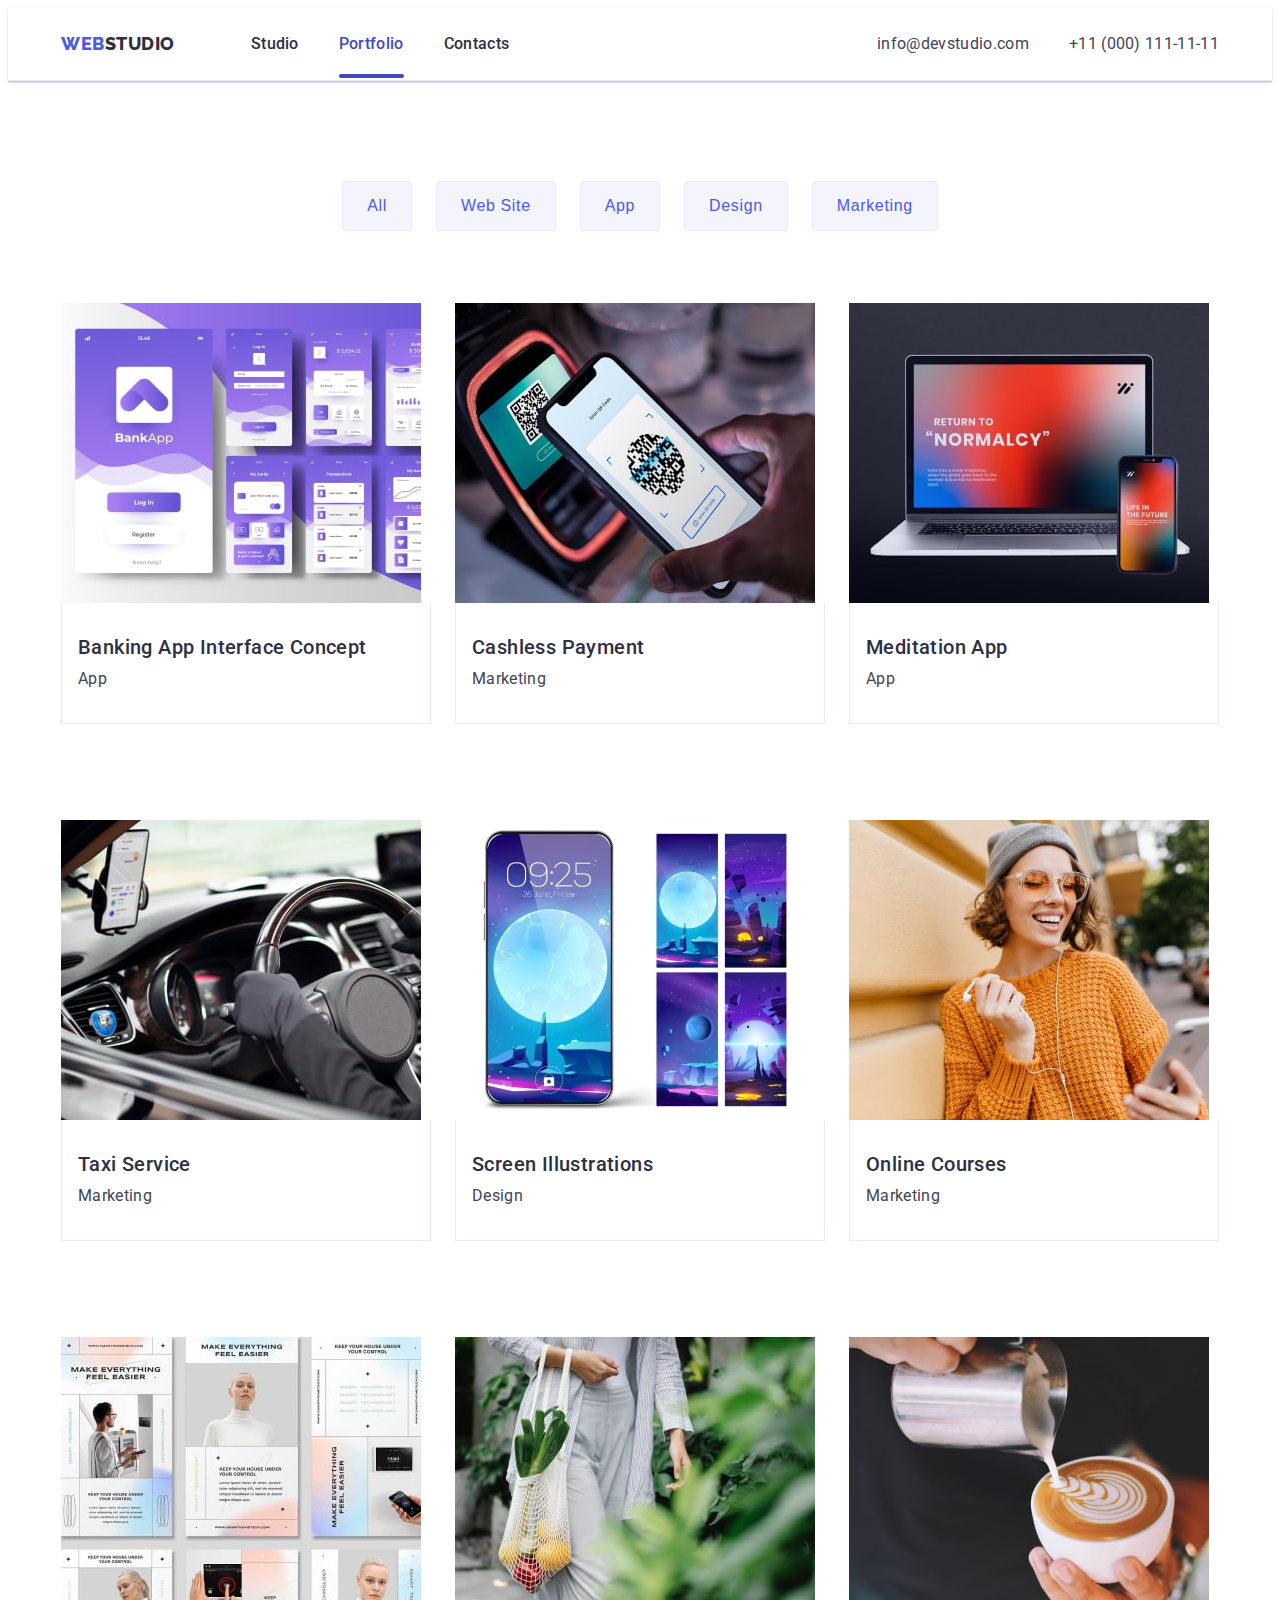
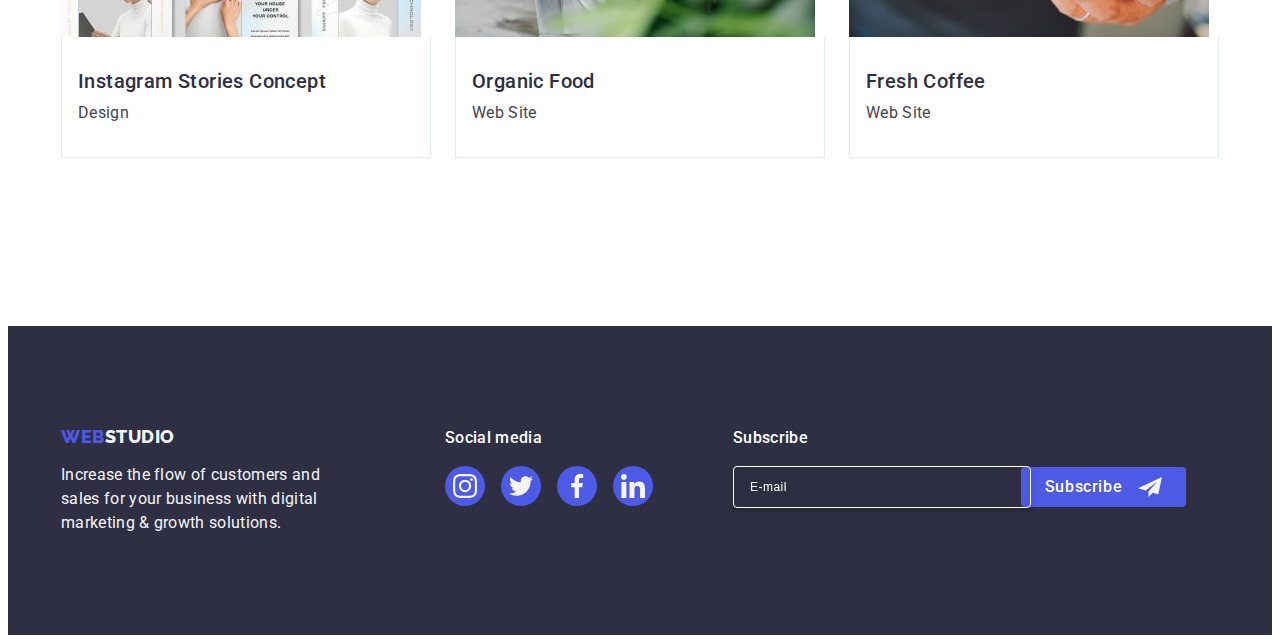
==== commit 2ae8e2df: "update portfolio.html" ====
--- a/portfolio.html
+++ b/portfolio.html
@@ -25,7 +25,7 @@
   </head>
   <body>
     <header class="header">
-      <div class="hero-container container">
+      <div class="header-container container">
         <nav class="header-navigation">
           <a href="./index.html" class="header-logo link"
             >Web<span class="header-logo-two">Studio </span></a
@@ -62,12 +62,105 @@
             </li>
           </ul>
         </address>
+
+        <button type="button" class="mobile-menu-open js-open-menu">
+          <svg class="mobile-menu-open-icon" width="32" height="22">
+            <use href="./images/icons.svg#icon-menu-hamburger"></use>
+          </svg>
+        </button>
+
+        <div class="mobile-menu-container js-menu-container">
+          <div class="mobile-menu-wrapper">
+            <button class="mobile-menu-close js-close-menu" type="button">
+              <svg class="mobile-menu-close-icon" width="8" height="8">
+                <use href="./images/icons.svg#icon-close"></use>
+              </svg>
+            </button>
+
+            <ul class="mobile-menu-list list">
+              <li class="mobile-menu-item">
+                <a class="mobile-menu-nav link" href="./index.html">Studio</a>
+              </li>
+              <li class="mobile-menu-item">
+                <a class="mobile-menu-nav link current" href="./portfolio.html"
+                  >Portfolio</a
+                >
+              </li>
+              <li class="mobile-menu-item">
+                <a class="mobile-menu-nav link" href="">Contacts</a>
+              </li>
+            </ul>
+            <address class="mobile-menu-contacts">
+              <ul class="mobile-menu-contacts-list list">
+                <li class="mobile-menu-contacts-item">
+                  <a
+                    class="mobile-menu-contacts-tel link"
+                    href="tel:+110001111111"
+                  >
+                    +11 (000) 111-11-11</a
+                  >
+                </li>
+                <li class="mobile-menu-contacts-item">
+                  <a
+                    class="mobile-menu-contacts-mail link"
+                    href="mailto:info@devstudio.com"
+                  >
+                    info@devstudio.com</a
+                  >
+                </li>
+              </ul>
+            </address>
+
+            <ul class="mobile-menu-social-list list">
+              <li class="mobile-menu-social-item">
+                <a
+                  href="https://www.instagram.com/"
+                  class="mobile-menu-social-link link"
+                >
+                  <svg class="mobile-menu-social-icon" width="24" height="24">
+                    <use href="./images/icons.svg#icon-instagram"></use>
+                  </svg>
+                </a>
+              </li>
+              <li class="mobile-menu-social-item">
+                <a
+                  href="https://twitter.com/"
+                  class="mobile-menu-social-link link"
+                >
+                  <svg class="mobile-menu-social-icon" width="24" height="24">
+                    <use href="./images/icons.svg#icon-twitter"></use>
+                  </svg>
+                </a>
+              </li>
+              <li class="mobile-menu-social-item">
+                <a
+                  href="https://www.facebook.com/"
+                  class="mobile-menu-social-link link"
+                >
+                  <svg class="mobile-menu-social-icon" width="24" height="24">
+                    <use href="./images/icons.svg#icon-facebook"></use>
+                  </svg>
+                </a>
+              </li>
+              <li class="mobile-menu-social-item">
+                <a
+                  href="https://www.linkedin.com/"
+                  class="mobile-menu-social-link link"
+                >
+                  <svg class="mobile-menu-social-icon" width="24" height="24">
+                    <use href="./images/icons.svg#icon-linkedin"></use>
+                  </svg>
+                </a>
+              </li>
+            </ul>
+          </div>
+        </div>
       </div>
     </header>
 
     <main>
       <section class="projects">
-        <div class="projects-container container">
+        <div class="container">
           <h1 class="visually-hidden">Lorem ipsum</h1>
           <ul class="projects-menu-list list">
             <li class="projects-menu-item">
@@ -90,7 +183,34 @@
             <li class="projects-block-item">
               <a href="" class="projects-block-link link">
                 <div class="projects-overlay-box">
-                  <img src="./images/portf1.jpg" alt="bank app design" />
+                  <picture>
+                    <source
+                      srcset="
+                        ./images/picture-1x/portf1-desktop-1x.jpg 1x,
+                        ./images/picture-2x/portf1-desktop-2x.jpg 2x
+                      "
+                      media="(min-width:1158px)"
+                    />
+                    <source
+                      srcset="
+                        ./images/picture-1x/portf1-tablet-1x.jpg 1x,
+                        ./images/picture-2x/portf1-tablet-2x.jpg 2x
+                      "
+                      media="(min-width:768px)"
+                    />
+                    <source
+                      srcset="
+                        ./images/picture-1x/portf1-mobile-1x.jpg 1x,
+                        ./images/picture-2x/portf1-mobile-2x.jpg 2x
+                      "
+                      media="(min-width:428px)"
+                    />
+                    <img
+                      src="./images/portf1.jpg"
+                      alt="bank app design"
+                      width="396"
+                    />
+                  </picture>
                   <p class="overlay-box-text">
                     14 Stylish and User-Friendly App Design Concepts · Task
                     Manager App · Calorie Tracker App · Exotic Fruit Ecommerce
@@ -108,7 +228,34 @@
             <li class="projects-block-item">
               <a href="" class="projects-block-link link">
                 <div class="projects-overlay-box">
-                  <img src="./images/portf2.jpg" alt="bank app design" />
+                  <picture>
+                    <source
+                      srcset="
+                        ./images/picture-1x/portf2-desktop-1x.jpg 1x,
+                        ./images/picture-2x/portf2-desktop-2x.jpg 2x
+                      "
+                      media="(min-width:1158px)"
+                    />
+                    <source
+                      srcset="
+                        ./images/picture-1x/portf2-tablet-1x.jpg 1x,
+                        ./images/picture-2x/portf2-tablet-2x.jpg 2x
+                      "
+                      media="(min-width:768px)"
+                    />
+                    <source
+                      srcset="
+                        ./images/picture-1x/portf2-mobile-1x.jpg 1x,
+                        ./images/picture-2x/portf2-mobile-2x.jpg 2x
+                      "
+                      media="(min-width:428px)"
+                    />
+                    <img
+                      src="./images/portf2.jpg"
+                      alt="bank app design"
+                      width="396"
+                    />
+                  </picture>
                   <p class="overlay-box-text">
                     14 Stylish and User-Friendly App Design Concepts · Task
                     Manager App · Calorie Tracker App · Exotic Fruit Ecommerce
@@ -124,7 +271,34 @@
             <li class="projects-block-item">
               <a href="" class="projects-block-link link">
                 <div class="projects-overlay-box">
-                  <img src="./images/portf3.jpg" alt="bank app design" />
+                  <picture>
+                    <source
+                      srcset="
+                        ./images/picture-1x/portf3-desktop-1x.jpg 1x,
+                        ./images/picture-2x/portf3-desktop-2x.jpg 2x
+                      "
+                      media="(min-width:1158px)"
+                    />
+                    <source
+                      srcset="
+                        ./images/picture-1x/portf3-tablet-1x.jpg 1x,
+                        ./images/picture-2x/portf3-tablet-2x.jpg 2x
+                      "
+                      media="(min-width:768px)"
+                    />
+                    <source
+                      srcset="
+                        ./images/picture-1x/portf3-mobile-1x.jpg 1x,
+                        ./images/picture-2x/portf3-mobile-2x.jpg 2x
+                      "
+                      media="(min-width:428px)"
+                    />
+                    <img
+                      src="./images/portf3.jpg"
+                      alt="bank app design"
+                      width="396"
+                    />
+                  </picture>
                   <p class="overlay-box-text">
                     14 Stylish and User-Friendly App Design Concepts · Task
                     Manager App · Calorie Tracker App · Exotic Fruit Ecommerce
@@ -140,7 +314,34 @@
             <li class="projects-block-item">
               <a href="" class="projects-block-link link">
                 <div class="projects-overlay-box">
-                  <img src="./images/portf4.jpg" alt="bank app design" />
+                  <picture>
+                    <source
+                      srcset="
+                        ./images/picture-1x/portf4-desktop-1x.jpg 1x,
+                        ./images/picture-2x/portf4-desktop-2x.jpg 2x
+                      "
+                      media="(min-width:1158px)"
+                    />
+                    <source
+                      srcset="
+                        ./images/picture-1x/portf4-tablet-1x.jpg 1x,
+                        ./images/picture-2x/portf4-tablet-2x.jpg 2x
+                      "
+                      media="(min-width:768px)"
+                    />
+                    <source
+                      srcset="
+                        ./images/picture-1x/portf4-mobile-1x.jpg 1x,
+                        ./images/picture-2x/portf4-mobile-2x.jpg 2x
+                      "
+                      media="(min-width:428px)"
+                    />
+                    <img
+                      src="./images/portf4.jpg"
+                      alt="bank app design"
+                      width="396"
+                    />
+                  </picture>
                   <p class="overlay-box-text">
                     14 Stylish and User-Friendly App Design Concepts · Task
                     Manager App · Calorie Tracker App · Exotic Fruit Ecommerce
@@ -156,7 +357,34 @@
             <li class="projects-block-item">
               <a href="" class="projects-block-link link">
                 <div class="projects-overlay-box">
-                  <img src="./images/portf5.jpg" alt="bank app design" />
+                  <picture>
+                    <source
+                      srcset="
+                        ./images/picture-1x/portf5-desktop-1x.jpg 1x,
+                        ./images/picture-2x/portf5-desktop-2x.jpg 2x
+                      "
+                      media="(min-width:1158px)"
+                    />
+                    <source
+                      srcset="
+                        ./images/picture-1x/portf5-tablet-1x.jpg 1x,
+                        ./images/picture-2x/portf5-tablet-2x.jpg 2x
+                      "
+                      media="(min-width:768px)"
+                    />
+                    <source
+                      srcset="
+                        ./images/picture-1x/portf5-mobile-1x.jpg 1x,
+                        ./images/picture-2x/portf5-mobile-2x.jpg 2x
+                      "
+                      media="(min-width:428px)"
+                    />
+                    <img
+                      src="./images/portf5.jpg"
+                      alt="bank app design"
+                      width="396"
+                    />
+                  </picture>
                   <p class="overlay-box-text">
                     14 Stylish and User-Friendly App Design Concepts · Task
                     Manager App · Calorie Tracker App · Exotic Fruit Ecommerce
@@ -172,7 +400,34 @@
             <li class="projects-block-item">
               <a href="" class="projects-block-link link">
                 <div class="projects-overlay-box">
-                  <img src="./images/portf6.jpg" alt="bank app design" />
+                  <picture>
+                    <source
+                      srcset="
+                        ./images/picture-1x/portf6-desktop-1x.jpg 1x,
+                        ./images/picture-2x/portf6-desktop-2x.jpg 2x
+                      "
+                      media="(min-width:1158px)"
+                    />
+                    <source
+                      srcset="
+                        ./images/picture-1x/portf6-tablet-1x.jpg 1x,
+                        ./images/picture-2x/portf6-tablet-2x.jpg 2x
+                      "
+                      media="(min-width:768px)"
+                    />
+                    <source
+                      srcset="
+                        ./images/picture-1x/portf6-mobile-1x.jpg 1x,
+                        ./images/picture-2x/portf6-mobile-2x.jpg 2x
+                      "
+                      media="(min-width:428px)"
+                    />
+                    <img
+                      src="./images/portf6.jpg"
+                      alt="bank app design"
+                      width="396"
+                    />
+                  </picture>
                   <p class="overlay-box-text">
                     14 Stylish and User-Friendly App Design Concepts · Task
                     Manager App · Calorie Tracker App · Exotic Fruit Ecommerce
@@ -188,7 +443,34 @@
             <li class="projects-block-item">
               <a href="" class="projects-block-link link">
                 <div class="projects-overlay-box">
-                  <img src="./images/portf7.jpg" alt="bank app design" />
+                  <picture>
+                    <source
+                      srcset="
+                        ./images/picture-1x/portf7-desktop-1x.jpg 1x,
+                        ./images/picture-2x/portf7-desktop-2x.jpg 2x
+                      "
+                      media="(min-width:1158px)"
+                    />
+                    <source
+                      srcset="
+                        ./images/picture-1x/portf7-tablet-1x.jpg 1x,
+                        ./images/picture-2x/portf7-tablet-2x.jpg 2x
+                      "
+                      media="(min-width:768px)"
+                    />
+                    <source
+                      srcset="
+                        ./images/picture-1x/portf7-mobile-1x.jpg 1x,
+                        ./images/picture-2x/portf7-mobile-2x.jpg 2x
+                      "
+                      media="(min-width:428px)"
+                    />
+                    <img
+                      src="./images/portf7.jpg"
+                      alt="bank app design"
+                      width="396"
+                    />
+                  </picture>
                   <p class="overlay-box-text">
                     14 Stylish and User-Friendly App Design Concepts · Task
                     Manager App · Calorie Tracker App · Exotic Fruit Ecommerce
@@ -206,7 +488,34 @@
             <li class="projects-block-item">
               <a href="" class="projects-block-link link">
                 <div class="projects-overlay-box">
-                  <img src="./images/portf8.jpg" alt="bank app design" />
+                  <picture>
+                    <source
+                      srcset="
+                        ./images/picture-1x/portf8-desktop-1x.jpg 1x,
+                        ./images/picture-2x/portf8-desktop-2x.jpg 2x
+                      "
+                      media="(min-width:1158px)"
+                    />
+                    <source
+                      srcset="
+                        ./images/picture-1x/portf8-tablet-1x.jpg 1x,
+                        ./images/picture-2x/portf8-tablet-2x.jpg 2x
+                      "
+                      media="(min-width:768px)"
+                    />
+                    <source
+                      srcset="
+                        ./images/picture-1x/portf8-mobile-1x.jpg 1x,
+                        ./images/picture-2x/portf8-mobile-2x.jpg 2x
+                      "
+                      media="(min-width:428px)"
+                    />
+                    <img
+                      src="./images/portf8.jpg"
+                      alt="bank app design"
+                      width="396"
+                    />
+                  </picture>
                   <p class="overlay-box-text">
                     14 Stylish and User-Friendly App Design Concepts · Task
                     Manager App · Calorie Tracker App · Exotic Fruit Ecommerce
@@ -222,7 +531,34 @@
             <li class="projects-block-item">
               <a href="" class="projects-block-link link">
                 <div class="projects-overlay-box">
-                  <img src="./images/portf9.jpg" alt="bank app design" />
+                  <picture>
+                    <source
+                      srcset="
+                        ./images/picture-1x/portf9-desktop-1x.jpg 1x,
+                        ./images/picture-2x/portf9-desktop-2x.jpg 2x
+                      "
+                      media="(min-width:1158px)"
+                    />
+                    <source
+                      srcset="
+                        ./images/picture-1x/portf9-tablet-1x.jpg 1x,
+                        ./images/picture-2x/portf9-tablet-2x.jpg 2x
+                      "
+                      media="(min-width:768px)"
+                    />
+                    <source
+                      srcset="
+                        ./images/picture-1x/portf9-mobile-1x.jpg 1x,
+                        ./images/picture-2x/portf9-mobile-2x.jpg 2x
+                      "
+                      media="(min-width:428px)"
+                    />
+                    <img
+                      src="./images/portf9.jpg"
+                      alt="bank app design"
+                      width="396"
+                    />
+                  </picture>
                   <p class="overlay-box-text">
                     14 Stylish and User-Friendly App Design Concepts · Task
                     Manager App · Calorie Tracker App · Exotic Fruit Ecommerce
@@ -296,11 +632,13 @@
             </li>
           </ul>
         </div>
+
         <!---Footer form-->
+
         <div class="footer-subscribe-container">
           <p class="footer-subscribe-text">Subscribe</p>
           <form class="form-footer">
-            <label class="form-label">
+            <label class="footer-container-label">
               <input
                 class="form-footer-input"
                 type="email"
@@ -318,5 +656,99 @@
         </div>
       </div>
     </footer>
+
+    <!--------Modalwindow------------>
+
+    <div class="backdrop is-hidden" data-modal>
+      <div class="modal-div">
+        <button class="modal-close-bt" type="button" data-modal-close>
+          <svg class="modal-icon" width="8" height="8">
+            <use href="./images/icons.svg#icon-close"></use>
+          </svg>
+        </button>
+
+        <!--------------Form----------------->
+
+        <p class="modal-title">Leave your contacts and we will call you back</p>
+        <form class="modal-form">
+          <div class="modal-form-container">
+            <label class="modal-label" for="user-name">Name</label>
+            <div class="modal-icon-wrapper">
+              <input
+                class="modal-input"
+                type="text"
+                name="user-name"
+                id="user-name"
+              />
+              <svg class="form-icon" width="18" height="24">
+                <use href="./images/icons.svg#icon-person"></use>
+              </svg>
+            </div>
+          </div>
+          <div class="modal-form-container">
+            <label class="modal-label" for="contact-tel">Phone</label>
+            <div class="modal-icon-wrapper">
+              <input
+                class="modal-input"
+                type="tel"
+                name="contact_tel"
+                id="contact-tel"
+              />
+              <svg class="form-icon" width="18" height="24">
+                <use href="./images/icons.svg#icon-phone"></use>
+              </svg>
+            </div>
+          </div>
+          <div class="modal-form-container">
+            <label class="modal-label" for="comtact-email">Email</label>
+            <div class="modal-icon-wrapper">
+              <input
+                class="modal-input"
+                type="email"
+                name="contact_email"
+                id="comtact-email"
+              />
+              <svg class="form-icon" width="18" height="24">
+                <use href="./images/icons.svg#icon-email"></use>
+              </svg>
+            </div>
+          </div>
+          <div class="form-comment-container">
+            <label class="modal-label" for="user-comment">Comment</label>
+            <textarea
+              class="modal-form-text"
+              id="user-comment"
+              name="user-comment"
+              rows="5"
+              placeholder="Text input"
+            ></textarea>
+          </div>
+          <div class="form-modal-checkbox">
+            <input
+              class="checkbox-input visually-hidden"
+              type="checkbox"
+              name="user-privacy"
+              id="user-privacy"
+              value="true"
+            />
+            <label class="modal-label-checkbox" for="user-privacy">
+              <span class="modal-checkbox">
+                <svg class="icon-checkmark" width="10" height="8">
+                  <use href="./images/icons.svg#icon-checkmark"></use>
+                </svg>
+              </span>
+              I accept the terms and conditions of the
+              <a class="privacypolicy-link" href="#" target="_blank"
+                >Privacy Policy
+              </a>
+            </label>
+          </div>
+          <button class="submit-btn" type="submit" name="send">Send</button>
+        </form>
+      </div>
+    </div>
+
+    <script src="./js/mobile-menu.js"></script>
+    <script src="./js/modal.js"></script>
   </body>
 </html>
--- a/css/style.css
+++ b/css/style.css
@@ -1381,14 +1381,16 @@
   padding: 0;
 }
 .projects {
-  padding-top: 96px;
-  padding-bottom: 120px;
-}
+  padding-top: 48px;
+  padding-bottom: 48px;
+ }
+
 .projects-menu-list {
   display: flex;
-  justify-content: center;
+  justify-content: start;
+  flex-wrap: wrap;
   gap: 24px;
-  margin-bottom: 72px;
+  margin-bottom: 48px;
 }
 .projects-menu-item {
   transition: color 250ms cubic-bezier(0.4, 0, 0.2, 1),
@@ -1400,13 +1402,15 @@
 .projects-block-list {
   display: flex;
   flex-wrap: wrap;
-  column-gap: 24px;
-  row-gap: 48px;
+  gap: 48px 24px;
 }
 .projects-block-item {
-  width: calc((100% - 48px) / 3);
-  transition: box-shadow 250ms cubic-bezier(0.4, 0, 0.2, 1); 
-}
+    transition: box-shadow 250ms cubic-bezier(0.4, 0, 0.2, 1); 
+}
+.projects-block-item:not(:last-child){
+  margin-bottom: 48px;
+}
+
 .project-block-container {
   padding: 32px 16px;
   border: 1px solid var(--cornflower-color);
@@ -1444,4 +1448,44 @@
 .projects-block-link:hover .overlay-box-text,
 .projects-block-link:focus .overlay-box-text {
   transform: translateY(0%);
+}
+@media screen and (min-width:768px) {
+  .projects-menu-list {
+    justify-content: center;
+    margin-bottom: 64px;
+      }
+
+  .projects-block-item {
+  width:calc((100% - 24px) / 2);
+  }
+  .projects {
+  padding-top: 64px;
+  padding-bottom: 96px;
+  }
+  .project-block-container {
+    gap: 24px 72px;
+  }
+  .projects-overlay-box {
+    width: 356px;
+  }
+}
+
+@media screen and (min-width:1158px) {
+  .projects {
+   padding-top: 100px;
+    padding-bottom: 120px;
+  }
+  .projects-block-item {
+  width:calc((100% - 48px) / 3);
+  }
+  .project-block-container {
+    gap: 24px 48px;
+  }
+  .projects-menu-list {
+    margin-bottom: 72px;
+  }
+  .projects-overlay-box {
+    width: 360px;
+  }
+  
 }